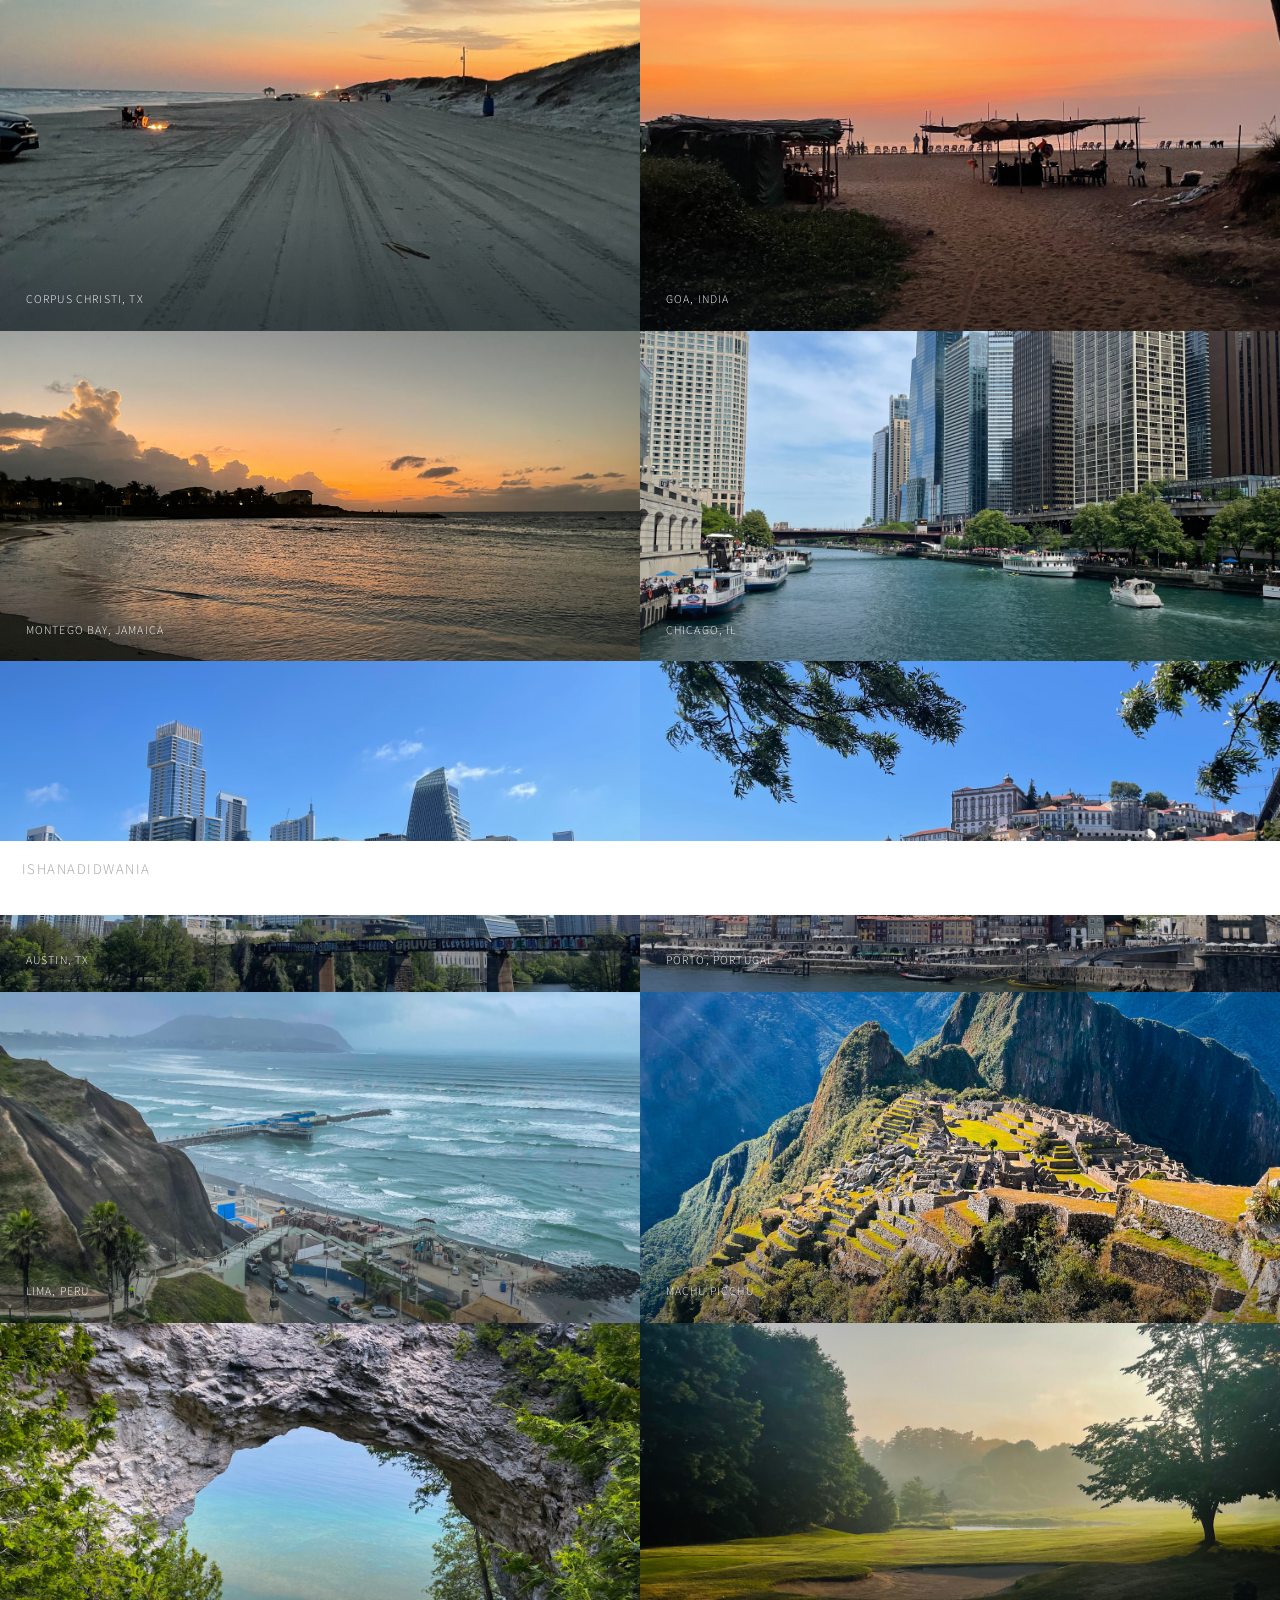
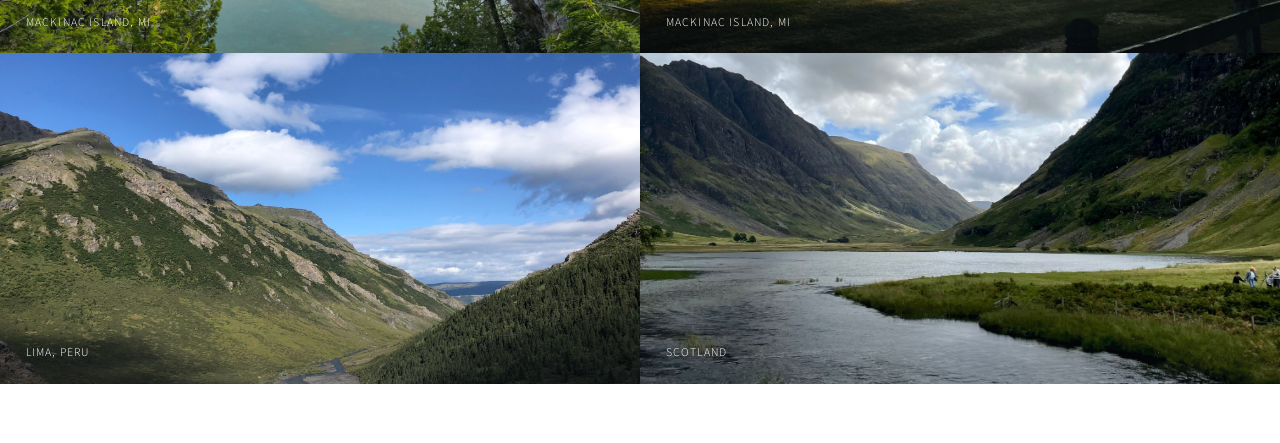
==== photos/index.html @ 062ec2f0 "Initial website upload" ====
<!DOCTYPE HTML>

<html>
	<head>
		<title>Photography</title>
		<meta charset="utf-8" />
		<meta name="viewport" content="width=device-width, initial-scale=1, user-scalable=no" />
		<link rel="stylesheet" href="assets/css/main.css" />
		<noscript><link rel="stylesheet" href="assets/css/noscript.css" /></noscript>
	</head>
	<body class="is-preload">

		<!-- Wrapper -->
			<div id="wrapper">

				<!-- Header -->
					<header id="header">
						<h1><a href="../index.html"><strong>Ishana</strong>Didwania</a></h1>
						<!--
						<nav>
							<ul>
								<li><a href="#footer" class="icon fa-info-circle">About</a></li>
							</ul>
						</nav>
						-->
					</header>

				<!-- Main -->
					<div id="main">
						<article class="thumb">
							<a href="images/fulls/CC.jpg" class="image"><img src="images/fulls/CC.jpg" alt="" /></a>
							<h2>Corpus Christi, TX</h2>
						</article>
						<article class="thumb">
							<a href="images/fulls/Goa.jpeg" class="image"><img src="images/fulls/Goa.jpeg" alt="" /></a>
							<h2>Goa, India</h2>
						</article>
						<article class="thumb">
							<a href="images/fulls/Jamaica.jpg" class="image"><img src="images/fulls/Jamaica.jpg" alt="" /></a>
							<h2>Montego Bay, Jamaica</h2>
						</article>
						<article class="thumb">
							<a href="images/fulls/Chicago.jpg" class="image"><img src="images/fulls/Chicago.jpg" alt="" /></a>
							<h2>Chicago, IL</h2>
						</article>
						<article class="thumb">
							<a href="images/fulls/Austin.jpg" class="image"><img src="images/fulls/Austin.jpg" alt="" /></a>
							<h2>Austin, TX</h2>
						</article>
						<article class="thumb">
							<a href="images/fulls/Porto2.jpg" class="image"><img src="images/fulls/Porto2.jpg" alt="" /></a>
							<h2>Porto, Portugal</h2>
						</article>
						<article class="thumb">
							<a href="images/fulls/Lima.jpg" class="image"><img src="images/fulls/Lima.jpg" alt="" /></a>
							<h2>Lima, Peru</h2>
						</article>
						<article class="thumb">
							<a href="images/fulls/MP.jpg" class="image"><img src="images/fulls/MP.jpg" alt="" /></a>
							<h2>Machu Picchu</h2>
						</article>
						<article class="thumb">
							<a href="images/fulls/Mackinac2.jpg" class="image"><img src="images/fulls/Mackinac2.jpg" alt="" /></a>
							<h2>Mackinac Island, MI</h2>
						</article>
						<article class="thumb">
							<a href="images/fulls/Mackinac.jpg" class="image"><img src="images/fulls/Mackinac.jpg" alt="" /></a>
							<h2>Mackinac Island, MI</h2>
						</article>
						<article class="thumb">
							<a href="images/fulls/Peru.jpg" class="image"><img src="images/fulls/Peru.jpg" alt="" /></a>
							<h2>Lima, Peru</h2>
						</article>
						<article class="thumb">
							<a href="images/fulls/Scotland2.jpg" class="image"><img src="images/fulls/Scotland2.jpg" alt="" /></a>
							<h2>Scotland</h2>
						</article>
					</div>

				<!-- Footer -->
				<!--
					<footer id="footer" class="panel">
						<div class="inner split">
							<div>
								<section>
									<h2>Magna feugiat sed adipiscing</h2>
									<p>Nulla consequat, ex ut suscipit rutrum, mi dolor tincidunt erat, et scelerisque turpis ipsum eget quis orci mattis aliquet. Maecenas fringilla et ante at lorem et ipsum. Dolor nulla eu bibendum sapien. Donec non pharetra dui. Nulla consequat, ex ut suscipit rutrum, mi dolor tincidunt erat, et scelerisque turpis ipsum.</p>
								</section>
								<section>
									<h2>Follow me on ...</h2>
									<ul class="icons">
										<li><a href="#" class="icon fa-twitter"><span class="label">Twitter</span></a></li>
										<li><a href="#" class="icon fa-facebook"><span class="label">Facebook</span></a></li>
										<li><a href="#" class="icon fa-instagram"><span class="label">Instagram</span></a></li>
										<li><a href="#" class="icon fa-github"><span class="label">GitHub</span></a></li>
										<li><a href="#" class="icon fa-dribbble"><span class="label">Dribbble</span></a></li>
										<li><a href="#" class="icon fa-linkedin"><span class="label">LinkedIn</span></a></li>
									</ul>
								</section>
							</div>
							<div>
								<section>
									<h2>Get in touch</h2>
									<form method="post" action="#">
										<div class="fields">
											<div class="field half">
												<input type="text" name="name" id="name" placeholder="Name" />
											</div>
											<div class="field half">
												<input type="text" name="email" id="email" placeholder="Email" />
											</div>
											<div class="field">
												<textarea name="message" id="message" rows="4" placeholder="Message"></textarea>
											</div>
										</div>
										<ul class="actions">
											<li><input type="submit" value="Send" class="primary" /></li>
											<li><input type="reset" value="Reset" /></li>
										</ul>
									</form>
								</section>
							</div>
						</div>
					</footer>
				-->

			</div>

		<!-- Scripts -->
			<script src="assets/js/jquery.min.js"></script>
			<script src="assets/js/jquery.poptrox.min.js"></script>
			<script src="assets/js/browser.min.js"></script>
			<script src="assets/js/breakpoints.min.js"></script>
			<script src="assets/js/util.js"></script>
			<script src="assets/js/main.js"></script>

	</body>
</html>
---- photos/assets/css/main.css ----
@import url(font-awesome.min.css);
@import url("https://fonts.googleapis.com/css?family=Source+Sans+Pro:300,300italic,400,400italic");

/*
	Multiverse by HTML5 UP
	html5up.net | @ajlkn
	Free for personal and commercial use under the CCA 3.0 license (html5up.net/license)
*/

@-moz-keyframes spinner {
	0% {
		-moz-transform: rotate(0deg);
		-webkit-transform: rotate(0deg);
		-ms-transform: rotate(0deg);
		transform: rotate(0deg);
	}

	100% {
		-moz-transform: rotate(359deg);
		-webkit-transform: rotate(359deg);
		-ms-transform: rotate(359deg);
		transform: rotate(359deg);
	}
}

@-webkit-keyframes spinner {
	0% {
		-moz-transform: rotate(0deg);
		-webkit-transform: rotate(0deg);
		-ms-transform: rotate(0deg);
		transform: rotate(0deg);
	}

	100% {
		-moz-transform: rotate(359deg);
		-webkit-transform: rotate(359deg);
		-ms-transform: rotate(359deg);
		transform: rotate(359deg);
	}
}

@-ms-keyframes spinner {
	0% {
		-moz-transform: rotate(0deg);
		-webkit-transform: rotate(0deg);
		-ms-transform: rotate(0deg);
		transform: rotate(0deg);
	}

	100% {
		-moz-transform: rotate(359deg);
		-webkit-transform: rotate(359deg);
		-ms-transform: rotate(359deg);
		transform: rotate(359deg);
	}
}

@keyframes spinner {
	0% {
		-moz-transform: rotate(0deg);
		-webkit-transform: rotate(0deg);
		-ms-transform: rotate(0deg);
		transform: rotate(0deg);
	}

	100% {
		-moz-transform: rotate(359deg);
		-webkit-transform: rotate(359deg);
		-ms-transform: rotate(359deg);
		transform: rotate(359deg);
	}
}

html, body, div, span, applet, object,
iframe, h1, h2, h3, h4, h5, h6, p, blockquote,
pre, a, abbr, acronym, address, big, cite,
code, del, dfn, em, img, ins, kbd, q, s, samp,
small, strike, strong, sub, sup, tt, var, b,
u, i, center, dl, dt, dd, ol, ul, li, fieldset,
form, label, legend, table, caption, tbody,
tfoot, thead, tr, th, td, article, aside,
canvas, details, embed, figure, figcaption,
footer, header, hgroup, menu, nav, output, ruby,
section, summary, time, mark, audio, video {
	margin: 0;
	padding: 0;
	border: 0;
	font-size: 100%;
	font: inherit;
	vertical-align: baseline;}

article, aside, details, figcaption, figure,
footer, header, hgroup, menu, nav, section {
	display: block;}

body {
	line-height: 1;
}

ol, ul {
	list-style: none;
}

blockquote, q {
	quotes: none;
}

	blockquote:before, blockquote:after, q:before, q:after {
		content: '';
		content: none;
	}

table {
	border-collapse: collapse;
	border-spacing: 0;
}

body {
	-webkit-text-size-adjust: none;
}

mark {
	background-color: transparent;
	color: inherit;
}

input::-moz-focus-inner {
	border: 0;
	padding: 0;
}

input, select, textarea {
	-moz-appearance: none;
	-webkit-appearance: none;
	-ms-appearance: none;
	appearance: none;
}

/* Basic */

	@-ms-viewport {
		width: device-width;
	}

	body {
		-ms-overflow-style: scrollbar;
	}

	@media screen and (max-width: 480px) {

		html, body {
			min-width: 320px;
		}

	}

	html {
		box-sizing: border-box;
	}

	*, *:before, *:after {
		box-sizing: inherit;
	}

	body {
		background: white;
	}

		body.is-preload *, body.is-preload *:before, body.is-preload *:after {
			-moz-animation: none !important;
			-webkit-animation: none !important;
			-ms-animation: none !important;
			animation: none !important;
			-moz-transition: none !important;
			-webkit-transition: none !important;
			-ms-transition: none !important;
			transition: none !important;
		}

		body.is-resizing *, body.is-resizing *:before, body.is-resizing *:after {
			-moz-animation: none !important;
			-webkit-animation: none !important;
			-ms-animation: none !important;
			animation: none !important;
			-moz-transition: none !important;
			-webkit-transition: none !important;
			-ms-transition: none !important;
			transition: none !important;
		}

/* Type */

	body, input, select, textarea {
		color: #a0a0a1;
		font-family: "Source Sans Pro", Helvetica, sans-serif;
		font-size: 15pt;
		font-weight: 300;
		letter-spacing: 0.025em;
		line-height: 1.65;
	}

		@media screen and (max-width: 1680px) {

			body, input, select, textarea {
				font-size: 11pt;
			}

		}

	a {
		-moz-transition: color 0.2s ease-in-out, border-bottom-color 0.2s ease-in-out;
		-webkit-transition: color 0.2s ease-in-out, border-bottom-color 0.2s ease-in-out;
		-ms-transition: color 0.2s ease-in-out, border-bottom-color 0.2s ease-in-out;
		transition: color 0.2s ease-in-out, border-bottom-color 0.2s ease-in-out;
		border-bottom: dotted 1px;
		color: #34a58e;
		text-decoration: none;
	}

		a:hover {
			border-bottom-color: transparent;
			color: #34a58e !important;
		}

	strong, b {
		color: #a0a0a1;
		font-weight: 300;
	}

	em, i {
		font-style: italic;
	}

	p {
		margin: 0 0 2em 0;
	}

	h1, h2, h3, h4, h5, h6 {
		color: #ffffff;
		font-weight: 300;
		letter-spacing: 0.1em;
		line-height: 1.5;
		margin: 0 0 1em 0;
		text-transform: uppercase;
	}

		h1 a, h2 a, h3 a, h4 a, h5 a, h6 a {
			color: inherit;
			text-decoration: none;
		}

	h1 {
		font-size: 2em;
	}

	h2 {
		font-size: 1.25em;
	}

	h3 {
		font-size: 1.1em;
	}

	h4 {
		font-size: 1em;
	}

	h5 {
		font-size: 0.9em;
	}

	h6 {
		font-size: 0.7em;
	}

	@media screen and (max-width: 736px) {

		h2 {
			font-size: 1em;
		}

		h3 {
			font-size: 0.9em;
		}

		h4 {
			font-size: 0.8em;
		}

		h5 {
			font-size: 0.7em;
		}

		h6 {
			font-size: 0.7em;
		}

	}

	sub {
		font-size: 0.8em;
		position: relative;
		top: 0.5em;
	}

	sup {
		font-size: 0.8em;
		position: relative;
		top: -0.5em;
	}

	blockquote {
		border-left: 4px #36383c;
		font-style: italic;
		margin: 0 0 2em 0;
		padding: 0.5em 0 0.5em 2em;
	}

	code {
		background: #34363b;
		border: solid 1px #36383c;
		font-family: "Courier New", monospace;
		font-size: 0.9em;
		margin: 0 0.25em;
		padding: 0.25em 0.65em;
	}

	pre {
		-webkit-overflow-scrolling: touch;
		font-family: "Courier New", monospace;
		font-size: 0.9em;
		margin: 0 0 2em 0;
	}

		pre code {
			display: block;
			line-height: 1.75;
			padding: 1em 1.5em;
			overflow-x: auto;
		}

	hr {
		border: 0;
		border-bottom: solid 1px #36383c;
		margin: 2em 0;
	}

		hr.major {
			margin: 3em 0;
		}

	.align-left {
		text-align: left;
	}

	.align-center {
		text-align: center;
	}

	.align-right {
		text-align: right;
	}

/* Button */

	input[type="submit"],
	input[type="reset"],
	input[type="button"],
	button,
	.button {
		-moz-appearance: none;
		-webkit-appearance: none;
		-ms-appearance: none;
		appearance: none;
		-moz-transition: background-color 0.2s ease-in-out, box-shadow 0.2s ease-in-out, color 0.2s ease-in-out;
		-webkit-transition: background-color 0.2s ease-in-out, box-shadow 0.2s ease-in-out, color 0.2s ease-in-out;
		-ms-transition: background-color 0.2s ease-in-out, box-shadow 0.2s ease-in-out, color 0.2s ease-in-out;
		transition: background-color 0.2s ease-in-out, box-shadow 0.2s ease-in-out, color 0.2s ease-in-out;
		background-color: transparent;
		border: 0;
		border-radius: 0;
		box-shadow: inset 0 0 0 2px #36383c;
		color: #ffffff !important;
		cursor: pointer;
		display: inline-block;
		font-size: 0.9em;
		font-weight: 300;
		height: 3.0555555556em;
		letter-spacing: 0.1em;
		line-height: 3.0555555556em;
		padding: 0 2.5em;
		text-align: center;
		text-decoration: none;
		text-transform: uppercase;
		white-space: nowrap;
	}

		input[type="submit"]:hover,
		input[type="reset"]:hover,
		input[type="button"]:hover,
		button:hover,
		.button:hover {
			box-shadow: inset 0 0 0 2px #34a58e;
			color: #34a58e !important;
		}

			input[type="submit"]:hover:active,
			input[type="reset"]:hover:active,
			input[type="button"]:hover:active,
			button:hover:active,
			.button:hover:active {
				background-color: rgba(52, 165, 142, 0.15);
				color: #34a58e !important;
			}

		input[type="submit"].icon,
		input[type="reset"].icon,
		input[type="button"].icon,
		button.icon,
		.button.icon {
			padding-left: 1.35em;
		}

			input[type="submit"].icon:before,
			input[type="reset"].icon:before,
			input[type="button"].icon:before,
			button.icon:before,
			.button.icon:before {
				margin-right: 0.5em;
			}

		input[type="submit"].fit,
		input[type="reset"].fit,
		input[type="button"].fit,
		button.fit,
		.button.fit {
			width: 100%;
		}

		input[type="submit"].small,
		input[type="reset"].small,
		input[type="button"].small,
		button.small,
		.button.small {
			font-size: 0.8em;
		}

		input[type="submit"].large,
		input[type="reset"].large,
		input[type="button"].large,
		button.large,
		.button.large {
			font-size: 1.35em;
		}

		input[type="submit"].primary,
		input[type="reset"].primary,
		input[type="button"].primary,
		button.primary,
		.button.primary {
			background-color: #34a58e;
			box-shadow: none;
		}

			input[type="submit"].primary:hover,
			input[type="reset"].primary:hover,
			input[type="button"].primary:hover,
			button.primary:hover,
			.button.primary:hover {
				background-color: #47c5ab;
				color: #ffffff !important;
			}

				input[type="submit"].primary:hover:active,
				input[type="reset"].primary:hover:active,
				input[type="button"].primary:hover:active,
				button.primary:hover:active,
				.button.primary:hover:active {
					background-color: #287e6d;
				}

		input[type="submit"].disabled, input[type="submit"]:disabled,
		input[type="reset"].disabled,
		input[type="reset"]:disabled,
		input[type="button"].disabled,
		input[type="button"]:disabled,
		button.disabled,
		button:disabled,
		.button.disabled,
		.button:disabled {
			pointer-events: none;
			opacity: 0.35;
		}

/* Form */

	form {
		margin: 0 0 2em 0;
	}

		form > :last-child {
			margin-bottom: 0;
		}

		form > .fields {
			display: -moz-flex;
			display: -webkit-flex;
			display: -ms-flex;
			display: flex;
			-moz-flex-wrap: wrap;
			-webkit-flex-wrap: wrap;
			-ms-flex-wrap: wrap;
			flex-wrap: wrap;
			width: calc(100% + 3em);
			margin: -1.5em 0 2em -1.5em;
		}

			form > .fields > .field {
				-moz-flex-grow: 0;
				-webkit-flex-grow: 0;
				-ms-flex-grow: 0;
				flex-grow: 0;
				-moz-flex-shrink: 0;
				-webkit-flex-shrink: 0;
				-ms-flex-shrink: 0;
				flex-shrink: 0;
				padding: 1.5em 0 0 1.5em;
				width: calc(100% - 1.5em);
			}

				form > .fields > .field.half {
					width: calc(50% - 0.75em);
				}

				form > .fields > .field.third {
					width: calc(100%/3 - 0.5em);
				}

				form > .fields > .field.quarter {
					width: calc(25% - 0.375em);
				}

		@media screen and (max-width: 736px) {

			form > .fields {
				width: calc(100% + 3em);
				margin: -1.5em 0 2em -1.5em;
			}

				form > .fields > .field {
					padding: 1.5em 0 0 1.5em;
					width: calc(100% - 1.5em);
				}

					form > .fields > .field.half {
						width: calc(100% - 1.5em);
					}

					form > .fields > .field.third {
						width: calc(100% - 1.5em);
					}

					form > .fields > .field.quarter {
						width: calc(100% - 1.5em);
					}

		}

	label {
		color: #ffffff;
		display: block;
		font-size: 0.9em;
		font-weight: 300;
		margin: 0 0 1em 0;
	}

	input[type="text"],
	input[type="password"],
	input[type="email"],
	input[type="tel"],
	input[type="search"],
	input[type="url"],
	select,
	textarea {
		-moz-appearance: none;
		-webkit-appearance: none;
		-ms-appearance: none;
		appearance: none;
		background: #34363b;
		border: 0;
		border-radius: 0;
		color: #a0a0a1;
		display: block;
		outline: 0;
		padding: 0 1em;
		text-decoration: none;
		width: 100%;
	}

		input[type="text"]:invalid,
		input[type="password"]:invalid,
		input[type="email"]:invalid,
		input[type="tel"]:invalid,
		input[type="search"]:invalid,
		input[type="url"]:invalid,
		select:invalid,
		textarea:invalid {
			box-shadow: none;
		}

		input[type="text"]:focus,
		input[type="password"]:focus,
		input[type="email"]:focus,
		input[type="tel"]:focus,
		input[type="search"]:focus,
		input[type="url"]:focus,
		select:focus,
		textarea:focus {
			box-shadow: inset 0 0 0 2px #34a58e;
		}

	select {
		background-image: url("data:image/svg+xml;charset=utf8,%3Csvg xmlns='http://www.w3.org/2000/svg' width='40' height='40' preserveAspectRatio='none' viewBox='0 0 40 40'%3E%3Cpath d='M9.4,12.3l10.4,10.4l10.4-10.4c0.2-0.2,0.5-0.4,0.9-0.4c0.3,0,0.6,0.1,0.9,0.4l3.3,3.3c0.2,0.2,0.4,0.5,0.4,0.9 c0,0.4-0.1,0.6-0.4,0.9L20.7,31.9c-0.2,0.2-0.5,0.4-0.9,0.4c-0.3,0-0.6-0.1-0.9-0.4L4.3,17.3c-0.2-0.2-0.4-0.5-0.4-0.9 c0-0.4,0.1-0.6,0.4-0.9l3.3-3.3c0.2-0.2,0.5-0.4,0.9-0.4S9.1,12.1,9.4,12.3z' fill='%2336383c' /%3E%3C/svg%3E");
		background-size: 1.25rem;
		background-repeat: no-repeat;
		background-position: calc(100% - 1rem) center;
		height: 2.75em;
		padding-right: 2.75em;
		text-overflow: ellipsis;
	}

		select option {
			color: #ffffff;
			background: #242629;
		}

		select:focus::-ms-value {
			background-color: transparent;
		}

		select::-ms-expand {
			display: none;
		}

	input[type="text"],
	input[type="password"],
	input[type="email"],
	input[type="tel"],
	input[type="search"],
	input[type="url"],
	select {
		height: 2.75em;
	}

	textarea {
		padding: 0.75em 1em;
	}

	input[type="checkbox"],
	input[type="radio"] {
		-moz-appearance: none;
		-webkit-appearance: none;
		-ms-appearance: none;
		appearance: none;
		display: block;
		float: left;
		margin-right: -2em;
		opacity: 0;
		width: 1em;
		z-index: -1;
	}

		input[type="checkbox"] + label,
		input[type="radio"] + label {
			text-decoration: none;
			color: #a0a0a1;
			cursor: pointer;
			display: inline-block;
			font-size: 1em;
			font-weight: 300;
			padding-left: 2.4em;
			padding-right: 0.75em;
			position: relative;
		}

			input[type="checkbox"] + label:before,
			input[type="radio"] + label:before {
				-moz-osx-font-smoothing: grayscale;
				-webkit-font-smoothing: antialiased;
				font-family: FontAwesome;
				font-style: normal;
				font-weight: normal;
				text-transform: none !important;
			}

			input[type="checkbox"] + label:before,
			input[type="radio"] + label:before {
				background: #34363b;
				content: '';
				display: inline-block;
				height: 1.65em;
				left: 0;
				line-height: 1.58125em;
				position: absolute;
				text-align: center;
				top: 0;
				width: 1.65em;
			}

		input[type="checkbox"]:checked + label:before,
		input[type="radio"]:checked + label:before {
			background: #34a58e;
			border-color: #34a58e;
			color: #ffffff;
			content: '\f00c';
		}

		input[type="checkbox"]:focus + label:before,
		input[type="radio"]:focus + label:before {
			box-shadow: 0 0 0 2px #34a58e;
		}

	input[type="radio"] + label:before {
		border-radius: 100%;
	}

	::-webkit-input-placeholder {
		color: #707071 !important;
		opacity: 1.0;
	}

	:-moz-placeholder {
		color: #707071 !important;
		opacity: 1.0;
	}

	::-moz-placeholder {
		color: #707071 !important;
		opacity: 1.0;
	}

	:-ms-input-placeholder {
		color: #707071 !important;
		opacity: 1.0;
	}

/* Icon */

	.icon {
		text-decoration: none;
		border-bottom: none;
		position: relative;
	}

		.icon:before {
			-moz-osx-font-smoothing: grayscale;
			-webkit-font-smoothing: antialiased;
			font-family: FontAwesome;
			font-style: normal;
			font-weight: normal;
			text-transform: none !important;
		}

		.icon > .label {
			display: none;
		}

/* List */

	ol {
		list-style: decimal;
		margin: 0 0 2em 0;
		padding-left: 1.25em;
	}

		ol li {
			padding-left: 0.25em;
		}

	ul {
		list-style: disc;
		margin: 0 0 2em 0;
		padding-left: 1em;
	}

		ul li {
			padding-left: 0.5em;
		}

		ul.alt {
			list-style: none;
			padding-left: 0;
		}

			ul.alt li {
				border-top: solid 1px #36383c;
				padding: 0.5em 0;
			}

				ul.alt li:first-child {
					border-top: 0;
					padding-top: 0;
				}

	dl {
		margin: 0 0 2em 0;
	}

		dl dt {
			display: block;
			font-weight: 300;
			margin: 0 0 1em 0;
		}

		dl dd {
			margin-left: 2em;
		}

/* Actions */

	ul.actions {
		display: -moz-flex;
		display: -webkit-flex;
		display: -ms-flex;
		display: flex;
		cursor: default;
		list-style: none;
		margin-left: -1em;
		padding-left: 0;
	}

		ul.actions li {
			padding: 0 0 0 1em;
			vertical-align: middle;
		}

		ul.actions.special {
			-moz-justify-content: center;
			-webkit-justify-content: center;
			-ms-justify-content: center;
			justify-content: center;
			width: 100%;
			margin-left: 0;
		}

			ul.actions.special li:first-child {
				padding-left: 0;
			}

		ul.actions.stacked {
			-moz-flex-direction: column;
			-webkit-flex-direction: column;
			-ms-flex-direction: column;
			flex-direction: column;
			margin-left: 0;
		}

			ul.actions.stacked li {
				padding: 1.3em 0 0 0;
			}

				ul.actions.stacked li:first-child {
					padding-top: 0;
				}

		ul.actions.fit {
			width: calc(100% + 1em);
		}

			ul.actions.fit li {
				-moz-flex-grow: 1;
				-webkit-flex-grow: 1;
				-ms-flex-grow: 1;
				flex-grow: 1;
				-moz-flex-shrink: 1;
				-webkit-flex-shrink: 1;
				-ms-flex-shrink: 1;
				flex-shrink: 1;
				width: 100%;
			}

				ul.actions.fit li > * {
					width: 100%;
				}

			ul.actions.fit.stacked {
				width: 100%;
			}

		@media screen and (max-width: 480px) {

			ul.actions:not(.fixed) {
				-moz-flex-direction: column;
				-webkit-flex-direction: column;
				-ms-flex-direction: column;
				flex-direction: column;
				margin-left: 0;
				width: 100% !important;
			}

				ul.actions:not(.fixed) li {
					-moz-flex-grow: 1;
					-webkit-flex-grow: 1;
					-ms-flex-grow: 1;
					flex-grow: 1;
					-moz-flex-shrink: 1;
					-webkit-flex-shrink: 1;
					-ms-flex-shrink: 1;
					flex-shrink: 1;
					padding: 1em 0 0 0;
					text-align: center;
					width: 100%;
				}

					ul.actions:not(.fixed) li > * {
						width: 100%;
					}

					ul.actions:not(.fixed) li:first-child {
						padding-top: 0;
					}

					ul.actions:not(.fixed) li input[type="submit"],
					ul.actions:not(.fixed) li input[type="reset"],
					ul.actions:not(.fixed) li input[type="button"],
					ul.actions:not(.fixed) li button,
					ul.actions:not(.fixed) li .button {
						width: 100%;
					}

						ul.actions:not(.fixed) li input[type="submit"].icon:before,
						ul.actions:not(.fixed) li input[type="reset"].icon:before,
						ul.actions:not(.fixed) li input[type="button"].icon:before,
						ul.actions:not(.fixed) li button.icon:before,
						ul.actions:not(.fixed) li .button.icon:before {
							margin-left: -0.5rem;
						}

		}

/* Icons */

	ul.icons {
		cursor: default;
		list-style: none;
		padding-left: 0;
	}

		ul.icons li {
			display: inline-block;
			padding: 0 1em 0 0;
		}

			ul.icons li:last-child {
				padding-right: 0;
			}

			ul.icons li .icon {
				color: #505051;
			}

				ul.icons li .icon:before {
					font-size: 1.5em;
				}

/* Table */

	.table-wrapper {
		-webkit-overflow-scrolling: touch;
		overflow-x: auto;
	}

	table {
		margin: 0 0 2em 0;
		width: 100%;
	}

		table tbody tr {
			border: solid 1px #36383c;
			border-left: 0;
			border-right: 0;
		}

			table tbody tr:nth-child(2n + 1) {
				background-color: #34363b;
			}

		table td {
			padding: 0.75em 0.75em;
		}

		table th {
			color: #ffffff;
			font-size: 0.9em;
			font-weight: 300;
			padding: 0 0.75em 0.75em 0.75em;
			text-align: left;
		}

		table thead {
			border-bottom: solid 2px #36383c;
		}

		table tfoot {
			border-top: solid 2px #36383c;
		}

		table.alt {
			border-collapse: separate;
		}

			table.alt tbody tr td {
				border: solid 1px #36383c;
				border-left-width: 0;
				border-top-width: 0;
			}

				table.alt tbody tr td:first-child {
					border-left-width: 1px;
				}

			table.alt tbody tr:first-child td {
				border-top-width: 1px;
			}

			table.alt thead {
				border-bottom: 0;
			}

			table.alt tfoot {
				border-top: 0;
			}

/* Panel */

	.panel {
		padding: 4em 4em 2em 4em ;
		-moz-transform: translateY(100vh);
		-webkit-transform: translateY(100vh);
		-ms-transform: translateY(100vh);
		transform: translateY(100vh);
		-moz-transition: -moz-transform 0.5s ease;
		-webkit-transition: -webkit-transform 0.5s ease;
		-ms-transition: -ms-transform 0.5s ease;
		transition: transform 0.5s ease;
		-webkit-overflow-scrolling: touch;
		background: rgba(36, 38, 41, 0.975);
		bottom: 4em;
		left: 0;
		max-height: calc(80vh - 4em);
		overflow-y: auto;
		position: fixed;
		width: 100%;
		z-index: 10001;
	}

		.panel.active {
			-moz-transform: translateY(1px);
			-webkit-transform: translateY(1px);
			-ms-transform: translateY(1px);
			transform: translateY(1px);
		}

		.panel > .inner {
			margin: 0 auto;
			max-width: 100%;
			width: 75em;
		}

			.panel > .inner.split {
				display: -moz-flex;
				display: -webkit-flex;
				display: -ms-flex;
				display: flex;
			}

				.panel > .inner.split > div {
					margin-left: 4em;
					width: 50%;
				}

				.panel > .inner.split > :first-child {
					margin-left: 0;
				}

		.panel > .closer {
			-moz-transition: opacity 0.2s ease-in-out;
			-webkit-transition: opacity 0.2s ease-in-out;
			-ms-transition: opacity 0.2s ease-in-out;
			transition: opacity 0.2s ease-in-out;
			background-image: url("images/close.svg");
			background-position: center;
			background-repeat: no-repeat;
			background-size: 3em;
			cursor: pointer;
			height: 5em;
			opacity: 0.25;
			position: absolute;
			right: 0;
			top: 0;
			width: 5em;
			z-index: 2;
		}

			.panel > .closer:hover {
				opacity: 1.0;
			}

		@media screen and (max-width: 1280px) {

			.panel {
				padding: 3em 3em 1em 3em ;
			}

				.panel > .inner.split > div {
					margin-left: 3em;
				}

				.panel > .closer {
					background-size: 2.5em;
					background-position: 75% 25%;
				}

		}

		@media screen and (max-width: 980px) {

			.panel > .inner.split {
				-moz-flex-direction: column;
				-webkit-flex-direction: column;
				-ms-flex-direction: column;
				flex-direction: column;
			}

				.panel > .inner.split > div {
					margin-left: 0;
					width: 100%;
				}

		}

		@media screen and (max-width: 736px) {

			.panel {
				-moz-transform: translateY(-100vh);
				-webkit-transform: translateY(-100vh);
				-ms-transform: translateY(-100vh);
				transform: translateY(-100vh);
				padding: 4em 2em 2em 2em ;
				bottom: auto;
				top: calc(4em - 1px);
			}

				.panel.active {
					-moz-transform: translateY(0);
					-webkit-transform: translateY(0);
					-ms-transform: translateY(0);
					transform: translateY(0);
				}

		}

/* Poptrox Popup */

	.poptrox-overlay {
		-webkit-tap-highlight-color: rgba(255, 255, 255, 0);
	}

	.poptrox-popup {
		background: rgba(31, 34, 36, 0.925);
		box-shadow: 0 1em 3em 0.5em rgba(0, 0, 0, 0.25);
		cursor: default;
	}

		.poptrox-popup:before {
			-moz-transition: opacity 0.2s ease-in-out;
			-webkit-transition: opacity 0.2s ease-in-out;
			-ms-transition: opacity 0.2s ease-in-out;
			transition: opacity 0.2s ease-in-out;
			background-image: -moz-linear-gradient(to left, rgba(31,34,36,0.35), rgba(31,34,36,0) 10em, rgba(31,34,36,0)), -moz-linear-gradient(to right, rgba(31,34,36,0.35), rgba(31,34,36,0) 10em, rgba(31,34,36,0));
			background-image: -webkit-linear-gradient(to left, rgba(31,34,36,0.35), rgba(31,34,36,0) 10em, rgba(31,34,36,0)), -webkit-linear-gradient(to right, rgba(31,34,36,0.35), rgba(31,34,36,0) 10em, rgba(31,34,36,0));
			background-image: -ms-linear-gradient(to left, rgba(31,34,36,0.35), rgba(31,34,36,0) 10em, rgba(31,34,36,0)), -ms-linear-gradient(to right, rgba(31,34,36,0.35), rgba(31,34,36,0) 10em, rgba(31,34,36,0));
			background-image: linear-gradient(to left, rgba(31,34,36,0.35), rgba(31,34,36,0) 10em, rgba(31,34,36,0)), linear-gradient(to right, rgba(31,34,36,0.35), rgba(31,34,36,0) 10em, rgba(31,34,36,0));
			content: '';
			display: block;
			height: 100%;
			left: 0;
			position: absolute;
			top: 0;
			width: 100%;
			z-index: 1;
			opacity: 1;
		}

		.poptrox-popup .closer {
			-moz-transition: opacity 0.2s ease-in-out;
			-webkit-transition: opacity 0.2s ease-in-out;
			-ms-transition: opacity 0.2s ease-in-out;
			transition: opacity 0.2s ease-in-out;
			background-image: url("images/close.svg");
			background-position: center;
			background-repeat: no-repeat;
			background-size: 3em;
			height: 5em;
			opacity: 0;
			position: absolute;
			right: 0;
			top: 0;
			width: 5em;
			z-index: 2;
		}

		.poptrox-popup .nav-previous,
		.poptrox-popup .nav-next {
			-moz-transition: opacity 0.2s ease-in-out;
			-webkit-transition: opacity 0.2s ease-in-out;
			-ms-transition: opacity 0.2s ease-in-out;
			transition: opacity 0.2s ease-in-out;
			background-image: url("images/arrow.svg");
			background-position: center;
			background-repeat: no-repeat;
			background-size: 5em;
			cursor: pointer;
			height: 8em;
			margin-top: -4em;
			opacity: 0;
			position: absolute;
			top: 50%;
			width: 6em;
			z-index: 2;
		}

		.poptrox-popup .nav-previous {
			-moz-transform: scaleX(-1);
			-webkit-transform: scaleX(-1);
			-ms-transform: scaleX(-1);
			transform: scaleX(-1);
			left: 0;
		}

		.poptrox-popup .nav-next {
			right: 0;
		}

		.poptrox-popup .caption {
			padding: 2em 2em 0.1em 2em ;
			background-image: -moz-linear-gradient(to top, rgba(16,16,16,0.45) 25%, rgba(16,16,16,0) 100%);
			background-image: -webkit-linear-gradient(to top, rgba(16,16,16,0.45) 25%, rgba(16,16,16,0) 100%);
			background-image: -ms-linear-gradient(to top, rgba(16,16,16,0.45) 25%, rgba(16,16,16,0) 100%);
			background-image: linear-gradient(to top, rgba(16,16,16,0.45) 25%, rgba(16,16,16,0) 100%);
			bottom: 0;
			cursor: default;
			left: 0;
			position: absolute;
			text-align: left;
			width: 100%;
			z-index: 2;
		}

			.poptrox-popup .caption h2, .poptrox-popup .caption h3, .poptrox-popup .caption h4, .poptrox-popup .caption h5, .poptrox-popup .caption h6 {
				margin: 0 0 0.5em 0;
			}

			.poptrox-popup .caption p {
				color: #ffffff;
			}

		.poptrox-popup .loader {
			-moz-animation: spinner 1s infinite linear !important;
			-webkit-animation: spinner 1s infinite linear !important;
			-ms-animation: spinner 1s infinite linear !important;
			animation: spinner 1s infinite linear !important;
			background-image: url("images/spinner.svg");
			background-position: center;
			background-repeat: no-repeat;
			background-size: contain;
			display: block;
			font-size: 2em;
			height: 2em;
			left: 50%;
			line-height: 2em;
			margin: -1em 0 0 -1em;
			opacity: 0.25;
			position: absolute;
			text-align: center;
			top: 50%;
			width: 2em;
		}

		.poptrox-popup:hover .closer,
		.poptrox-popup:hover .nav-previous,
		.poptrox-popup:hover .nav-next {
			opacity: 0.5;
		}

			.poptrox-popup:hover .closer:hover,
			.poptrox-popup:hover .nav-previous:hover,
			.poptrox-popup:hover .nav-next:hover {
				opacity: 1.0;
			}

		.poptrox-popup.loading:before {
			opacity: 0;
		}

		body.touch .poptrox-popup .closer,
		body.touch .poptrox-popup .nav-previous,
		body.touch .poptrox-popup .nav-next {
			opacity: 1.0 !important;
		}

		@media screen and (max-width: 980px) {

			.poptrox-popup .closer {
				background-size: 3em;
			}

			.poptrox-popup .nav-previous,
			.poptrox-popup .nav-next {
				background-size: 4em;
			}

		}

		@media screen and (max-width: 736px) {

			.poptrox-popup:before {
				display: none;
			}

			.poptrox-popup .caption {
				display: none !important;
			}

			.poptrox-popup .closer,
			.poptrox-popup .nav-previous,
			.poptrox-popup .nav-next {
				display: none !important;
			}

		}

/* Wrapper */

	#wrapper {
		-moz-transition: -moz-filter 0.5s ease, -webkit-filter 0.5s ease, -ms-filter 0.5s ease, -moz-filter 0.5s ease;
		-webkit-transition: -moz-filter 0.5s ease, -webkit-filter 0.5s ease, -ms-filter 0.5s ease, -webkit-filter 0.5s ease;
		-ms-transition: -moz-filter 0.5s ease, -webkit-filter 0.5s ease, -ms-filter 0.5s ease, -ms-filter 0.5s ease;
		transition: -moz-filter 0.5s ease, -webkit-filter 0.5s ease, -ms-filter 0.5s ease, filter 0.5s ease;
		position: relative;
	}

		#wrapper:after {
			pointer-events: none;
			-moz-transition: opacity 0.5s ease, visibility 0.5s;
			-webkit-transition: opacity 0.5s ease, visibility 0.5s;
			-ms-transition: opacity 0.5s ease, visibility 0.5s;
			transition: opacity 0.5s ease, visibility 0.5s;
			background: rgba(36, 38, 41, 0.5);
			content: '';
			display: block;
			height: 100%;
			left: 0;
			opacity: 0;
			position: absolute;
			top: 0;
			visibility: hidden;
			width: 100%;
			z-index: 1;
		}

			body.ie #wrapper:after {
				background: rgba(36, 38, 41, 0.8);
			}

		body.modal-active #wrapper {
			-moz-filter: blur(8px);
			-webkit-filter: blur(8px);
			-ms-filter: blur(8px);
			filter: blur(8px);
		}

			body.modal-active #wrapper:after {
				pointer-events: auto;
				opacity: 1;
				visibility: visible;
				z-index: 10003;
			}

		#wrapper:before {
			-moz-animation: spinner 1s infinite linear !important;
			-webkit-animation: spinner 1s infinite linear !important;
			-ms-animation: spinner 1s infinite linear !important;
			animation: spinner 1s infinite linear !important;
			pointer-events: none;
			-moz-transition: top 0.75s ease-in-out, opacity 0.35s ease-out, visibility 0.35s;
			-webkit-transition: top 0.75s ease-in-out, opacity 0.35s ease-out, visibility 0.35s;
			-ms-transition: top 0.75s ease-in-out, opacity 0.35s ease-out, visibility 0.35s;
			transition: top 0.75s ease-in-out, opacity 0.35s ease-out, visibility 0.35s;
			background-image: url("images/spinner.svg");
			background-position: center;
			background-repeat: no-repeat;
			background-size: contain;
			content: '';
			display: block;
			font-size: 2em;
			height: 2em;
			left: 50%;
			line-height: 2em;
			margin: -1em 0 0 -1em;
			opacity: 0;
			position: fixed;
			text-align: center;
			top: 75%;
			visibility: hidden;
			width: 2em;
		}

		body.is-preload #wrapper:before {
			-moz-transition: opacity 1s ease-out !important;
			-webkit-transition: opacity 1s ease-out !important;
			-ms-transition: opacity 1s ease-out !important;
			transition: opacity 1s ease-out !important;
			-moz-transition-delay: 0.5s !important;
			-webkit-transition-delay: 0.5s !important;
			-ms-transition-delay: 0.5s !important;
			transition-delay: 0.5s !important;
			opacity: 0.25;
			top: 50%;
			visibility: visible;
		}

/* Header */

	body {
		padding: 0 0 4em 0;
	}

	#header {
		-moz-transform: translateY(0);
		-webkit-transform: translateY(0);
		-ms-transform: translateY(0);
		transform: translateY(0);
		-moz-transition: -moz-transform 1s ease;
		-webkit-transition: -webkit-transform 1s ease;
		-ms-transition: -ms-transform 1s ease;
		transition: transform 1s ease;
		-moz-user-select: none;
		-ms-user-select: none;
		-webkit-user-select: none;
		background: white;
		bottom: -1em;
		height: 5em;
		left: 0;
		line-height: 4em;
		padding: 0 1.5em;
		position: fixed;
		user-select: none;
		width: 100%;
		z-index: 10002;
	}

		body.is-preload #header {
			-moz-transform: translateY(4em);
			-webkit-transform: translateY(4em);
			-ms-transform: translateY(4em);
			transform: translateY(4em);
		}

		#header h1 {
			color: #a0a0a1;
			display: inline-block;
			font-size: 1em;
			line-height: 1;
			margin: 0;
			vertical-align: middle;
		}

			#header h1 a {
				border: 0;
				color: inherit;
			}

				#header h1 a:hover {
					color: inherit !important;
				}

		#header nav {
			position: absolute;
			right: 0;
			top: 0;
		}

			#header nav > ul {
				list-style: none;
				margin: 0;
				padding: 0;
			}

				#header nav > ul > li {
					display: inline-block;
					padding: 0;
				}

					#header nav > ul > li a {
						-moz-transition: background-color 0.5s ease;
						-webkit-transition: background-color 0.5s ease;
						-ms-transition: background-color 0.5s ease;
						transition: background-color 0.5s ease;
						border: 0;
						color: #ffffff;
						display: inline-block;
						letter-spacing: 0.1em;
						padding: 0 1.65em;
						text-transform: uppercase;
					}

						#header nav > ul > li a.icon:before {
							color: #505051;
							float: right;
							margin-left: 0.75em;
						}

						#header nav > ul > li a:hover {
							color: #ffffff !important;
						}

						#header nav > ul > li a.active {
							background-color: #242629;
						}

	@media screen and (max-width: 736px) {

		body {
			padding: 4em 0 0 0;
		}

		#header {
			-moz-transform: translateY(0);
			-webkit-transform: translateY(0);
			-ms-transform: translateY(0);
			transform: translateY(0);
			bottom: auto;
			height: 4em;
			padding: 0 1em;
			top: 0;
		}

			body.is-preload #header {
				-moz-transform: translateY(-3.4em);
				-webkit-transform: translateY(-3.4em);
				-ms-transform: translateY(-3.4em);
				transform: translateY(-3.4em);
			}

			#header h1 {
				font-size: 0.9em;
			}

			#header nav > ul > li a {
				font-size: 0.9em;
				padding: 0 1.15em;
			}

	}

/* Main */

	#main {
		-moz-transition: -moz-filter 0.5s ease, -webkit-filter 0.5s ease, -ms-filter 0.5s ease, -moz-filter 0.5s ease;
		-webkit-transition: -moz-filter 0.5s ease, -webkit-filter 0.5s ease, -ms-filter 0.5s ease, -webkit-filter 0.5s ease;
		-ms-transition: -moz-filter 0.5s ease, -webkit-filter 0.5s ease, -ms-filter 0.5s ease, -ms-filter 0.5s ease;
		transition: -moz-filter 0.5s ease, -webkit-filter 0.5s ease, -ms-filter 0.5s ease, filter 0.5s ease;
		display: -moz-flex;
		display: -webkit-flex;
		display: -ms-flex;
		display: flex;
		-moz-flex-wrap: wrap;
		-webkit-flex-wrap: wrap;
		-ms-flex-wrap: wrap;
		flex-wrap: wrap;
		-webkit-tap-highlight-color: rgba(255, 255, 255, 0);
	}

		#main .thumb {
			-moz-transition: opacity 1.25s ease-in-out;
			-webkit-transition: opacity 1.25s ease-in-out;
			-ms-transition: opacity 1.25s ease-in-out;
			transition: opacity 1.25s ease-in-out;
			pointer-events: auto;
			-webkit-tap-highlight-color: rgba(255, 255, 255, 0);
			opacity: 1;
			overflow: hidden;
			position: relative;
		}

			#main .thumb:after {
				background-image: -moz-linear-gradient(to top, rgba(10,17,25,0.35) 5%, rgba(10,17,25,0) 35%);
				background-image: -webkit-linear-gradient(to top, rgba(10,17,25,0.35) 5%, rgba(10,17,25,0) 35%);
				background-image: -ms-linear-gradient(to top, rgba(10,17,25,0.35) 5%, rgba(10,17,25,0) 35%);
				background-image: linear-gradient(to top, rgba(10,17,25,0.35) 5%, rgba(10,17,25,0) 35%);
				pointer-events: none;
				background-size: cover;
				content: '';
				display: block;
				height: 100%;
				left: 0;
				position: absolute;
				top: 0;
				width: 100%;
			}

			#main .thumb > .image {
				-webkit-tap-highlight-color: rgba(255, 255, 255, 0);
				background-position: center;
				background-repeat: no-repeat;
				background-size: cover;
				border: 0;
				height: 100%;
				left: 0;
				position: absolute;
				top: 0;
				width: 100%;
			}

			#main .thumb > h2 {
				pointer-events: none;
				bottom: 1.875em;
				font-size: 0.8em;
				left: 2.1875em;
				margin: 0;
				position: absolute;
				z-index: 1;
			}

			#main .thumb > p {
				display: none;
			}

		#main:after {
			pointer-events: none;
			-moz-transition: opacity 0.5s ease, visibility 0.5s;
			-webkit-transition: opacity 0.5s ease, visibility 0.5s;
			-ms-transition: opacity 0.5s ease, visibility 0.5s;
			transition: opacity 0.5s ease, visibility 0.5s;
			background: rgba(36, 38, 41, 0.25);
			content: '';
			display: block;
			height: 100%;
			left: 0;
			opacity: 0;
			position: absolute;
			top: 0;
			visibility: hidden;
			width: 100%;
			z-index: 1;
		}

			body.ie #main:after {
				background: rgba(36, 38, 41, 0.55);
			}

		body.content-active #main {
			-moz-filter: blur(6px);
			-webkit-filter: blur(6px);
			-ms-filter: blur(6px);
			filter: blur(6px);
		}

			body.content-active #main:after {
				pointer-events: auto;
				opacity: 1;
				visibility: visible;
			}

		body.is-preload #main .thumb {
			pointer-events: none;
			opacity: 0;
		}

		#main .thumb {
			-moz-transition-delay: 2.525s;
			-webkit-transition-delay: 2.525s;
			-ms-transition-delay: 2.525s;
			transition-delay: 2.525s;
			height: calc(40vh - 2em);
			min-height: 20em;
			width: 25%;
		}

			#main .thumb:nth-child(1) {
				-moz-transition-delay: 0.65s;
				-webkit-transition-delay: 0.65s;
				-ms-transition-delay: 0.65s;
				transition-delay: 0.65s;
			}

			#main .thumb:nth-child(2) {
				-moz-transition-delay: 0.8s;
				-webkit-transition-delay: 0.8s;
				-ms-transition-delay: 0.8s;
				transition-delay: 0.8s;
			}

			#main .thumb:nth-child(3) {
				-moz-transition-delay: 0.95s;
				-webkit-transition-delay: 0.95s;
				-ms-transition-delay: 0.95s;
				transition-delay: 0.95s;
			}

			#main .thumb:nth-child(4) {
				-moz-transition-delay: 1.1s;
				-webkit-transition-delay: 1.1s;
				-ms-transition-delay: 1.1s;
				transition-delay: 1.1s;
			}

			#main .thumb:nth-child(5) {
				-moz-transition-delay: 1.25s;
				-webkit-transition-delay: 1.25s;
				-ms-transition-delay: 1.25s;
				transition-delay: 1.25s;
			}

			#main .thumb:nth-child(6) {
				-moz-transition-delay: 1.4s;
				-webkit-transition-delay: 1.4s;
				-ms-transition-delay: 1.4s;
				transition-delay: 1.4s;
			}

			#main .thumb:nth-child(7) {
				-moz-transition-delay: 1.55s;
				-webkit-transition-delay: 1.55s;
				-ms-transition-delay: 1.55s;
				transition-delay: 1.55s;
			}

			#main .thumb:nth-child(8) {
				-moz-transition-delay: 1.7s;
				-webkit-transition-delay: 1.7s;
				-ms-transition-delay: 1.7s;
				transition-delay: 1.7s;
			}

			#main .thumb:nth-child(9) {
				-moz-transition-delay: 1.85s;
				-webkit-transition-delay: 1.85s;
				-ms-transition-delay: 1.85s;
				transition-delay: 1.85s;
			}

			#main .thumb:nth-child(10) {
				-moz-transition-delay: 2s;
				-webkit-transition-delay: 2s;
				-ms-transition-delay: 2s;
				transition-delay: 2s;
			}

			#main .thumb:nth-child(11) {
				-moz-transition-delay: 2.15s;
				-webkit-transition-delay: 2.15s;
				-ms-transition-delay: 2.15s;
				transition-delay: 2.15s;
			}

			#main .thumb:nth-child(12) {
				-moz-transition-delay: 2.3s;
				-webkit-transition-delay: 2.3s;
				-ms-transition-delay: 2.3s;
				transition-delay: 2.3s;
			}

		@media screen and (max-width: 1680px) {

			#main .thumb {
				-moz-transition-delay: 2.075s;
				-webkit-transition-delay: 2.075s;
				-ms-transition-delay: 2.075s;
				transition-delay: 2.075s;
				height: calc(40vh - 2em);
				min-height: 20em;
				width: 33.3333333333%;
			}

				#main .thumb:nth-child(1) {
					-moz-transition-delay: 0.65s;
					-webkit-transition-delay: 0.65s;
					-ms-transition-delay: 0.65s;
					transition-delay: 0.65s;
				}

				#main .thumb:nth-child(2) {
					-moz-transition-delay: 0.8s;
					-webkit-transition-delay: 0.8s;
					-ms-transition-delay: 0.8s;
					transition-delay: 0.8s;
				}

				#main .thumb:nth-child(3) {
					-moz-transition-delay: 0.95s;
					-webkit-transition-delay: 0.95s;
					-ms-transition-delay: 0.95s;
					transition-delay: 0.95s;
				}

				#main .thumb:nth-child(4) {
					-moz-transition-delay: 1.1s;
					-webkit-transition-delay: 1.1s;
					-ms-transition-delay: 1.1s;
					transition-delay: 1.1s;
				}

				#main .thumb:nth-child(5) {
					-moz-transition-delay: 1.25s;
					-webkit-transition-delay: 1.25s;
					-ms-transition-delay: 1.25s;
					transition-delay: 1.25s;
				}

				#main .thumb:nth-child(6) {
					-moz-transition-delay: 1.4s;
					-webkit-transition-delay: 1.4s;
					-ms-transition-delay: 1.4s;
					transition-delay: 1.4s;
				}

				#main .thumb:nth-child(7) {
					-moz-transition-delay: 1.55s;
					-webkit-transition-delay: 1.55s;
					-ms-transition-delay: 1.55s;
					transition-delay: 1.55s;
				}

				#main .thumb:nth-child(8) {
					-moz-transition-delay: 1.7s;
					-webkit-transition-delay: 1.7s;
					-ms-transition-delay: 1.7s;
					transition-delay: 1.7s;
				}

				#main .thumb:nth-child(9) {
					-moz-transition-delay: 1.85s;
					-webkit-transition-delay: 1.85s;
					-ms-transition-delay: 1.85s;
					transition-delay: 1.85s;
				}

		}

		@media screen and (max-width: 1280px) {

			#main .thumb {
				-moz-transition-delay: 1.625s;
				-webkit-transition-delay: 1.625s;
				-ms-transition-delay: 1.625s;
				transition-delay: 1.625s;
				height: calc(40vh - 2em);
				min-height: 20em;
				width: 50%;
			}

				#main .thumb:nth-child(1) {
					-moz-transition-delay: 0.65s;
					-webkit-transition-delay: 0.65s;
					-ms-transition-delay: 0.65s;
					transition-delay: 0.65s;
				}

				#main .thumb:nth-child(2) {
					-moz-transition-delay: 0.8s;
					-webkit-transition-delay: 0.8s;
					-ms-transition-delay: 0.8s;
					transition-delay: 0.8s;
				}

				#main .thumb:nth-child(3) {
					-moz-transition-delay: 0.95s;
					-webkit-transition-delay: 0.95s;
					-ms-transition-delay: 0.95s;
					transition-delay: 0.95s;
				}

				#main .thumb:nth-child(4) {
					-moz-transition-delay: 1.1s;
					-webkit-transition-delay: 1.1s;
					-ms-transition-delay: 1.1s;
					transition-delay: 1.1s;
				}

				#main .thumb:nth-child(5) {
					-moz-transition-delay: 1.25s;
					-webkit-transition-delay: 1.25s;
					-ms-transition-delay: 1.25s;
					transition-delay: 1.25s;
				}

				#main .thumb:nth-child(6) {
					-moz-transition-delay: 1.4s;
					-webkit-transition-delay: 1.4s;
					-ms-transition-delay: 1.4s;
					transition-delay: 1.4s;
				}

		}

		@media screen and (max-width: 980px) {

			#main .thumb {
				-moz-transition-delay: 2.075s;
				-webkit-transition-delay: 2.075s;
				-ms-transition-delay: 2.075s;
				transition-delay: 2.075s;
				height: calc(28.5714285714vh - 1.3333333333em);
				min-height: 18em;
				width: 50%;
			}

				#main .thumb:nth-child(1) {
					-moz-transition-delay: 0.65s;
					-webkit-transition-delay: 0.65s;
					-ms-transition-delay: 0.65s;
					transition-delay: 0.65s;
				}

				#main .thumb:nth-child(2) {
					-moz-transition-delay: 0.8s;
					-webkit-transition-delay: 0.8s;
					-ms-transition-delay: 0.8s;
					transition-delay: 0.8s;
				}

				#main .thumb:nth-child(3) {
					-moz-transition-delay: 0.95s;
					-webkit-transition-delay: 0.95s;
					-ms-transition-delay: 0.95s;
					transition-delay: 0.95s;
				}

				#main .thumb:nth-child(4) {
					-moz-transition-delay: 1.1s;
					-webkit-transition-delay: 1.1s;
					-ms-transition-delay: 1.1s;
					transition-delay: 1.1s;
				}

				#main .thumb:nth-child(5) {
					-moz-transition-delay: 1.25s;
					-webkit-transition-delay: 1.25s;
					-ms-transition-delay: 1.25s;
					transition-delay: 1.25s;
				}

				#main .thumb:nth-child(6) {
					-moz-transition-delay: 1.4s;
					-webkit-transition-delay: 1.4s;
					-ms-transition-delay: 1.4s;
					transition-delay: 1.4s;
				}

				#main .thumb:nth-child(7) {
					-moz-transition-delay: 1.55s;
					-webkit-transition-delay: 1.55s;
					-ms-transition-delay: 1.55s;
					transition-delay: 1.55s;
				}

				#main .thumb:nth-child(8) {
					-moz-transition-delay: 1.7s;
					-webkit-transition-delay: 1.7s;
					-ms-transition-delay: 1.7s;
					transition-delay: 1.7s;
				}

				#main .thumb:nth-child(9) {
					-moz-transition-delay: 1.85s;
					-webkit-transition-delay: 1.85s;
					-ms-transition-delay: 1.85s;
					transition-delay: 1.85s;
				}

		}

		@media screen and (max-width: 480px) {

			#main .thumb {
				-moz-transition-delay: 1.175s;
				-webkit-transition-delay: 1.175s;
				-ms-transition-delay: 1.175s;
				transition-delay: 1.175s;
				height: calc(40vh - 2em);
				min-height: 18em;
				width: 100%;
			}

				#main .thumb:nth-child(1) {
					-moz-transition-delay: 0.65s;
					-webkit-transition-delay: 0.65s;
					-ms-transition-delay: 0.65s;
					transition-delay: 0.65s;
				}

				#main .thumb:nth-child(2) {
					-moz-transition-delay: 0.8s;
					-webkit-transition-delay: 0.8s;
					-ms-transition-delay: 0.8s;
					transition-delay: 0.8s;
				}

				#main .thumb:nth-child(3) {
					-moz-transition-delay: 0.95s;
					-webkit-transition-delay: 0.95s;
					-ms-transition-delay: 0.95s;
					transition-delay: 0.95s;
				}

		}

/* Footer */

	#footer .copyright {
		color: #505051;
		font-size: 0.9em;
	}

		#footer .copyright a {
			color: inherit;
		}
---- photos/assets/css/noscript.css ----
/*
	Multiverse by HTML5 UP
	html5up.net | @ajlkn
	Free for personal and commercial use under the CCA 3.0 license (html5up.net/license)
*/

/* Wrapper */

	body.is-preload #wrapper:before {
		display: none;
	}

/* Main */

	body.is-preload #main .thumb {
		pointer-events: auto;
		opacity: 1;
	}

/* Header */

	body.is-preload #header {
		-moz-transform: none;
		-webkit-transform: none;
		-ms-transform: none;
		transform: none;
	}
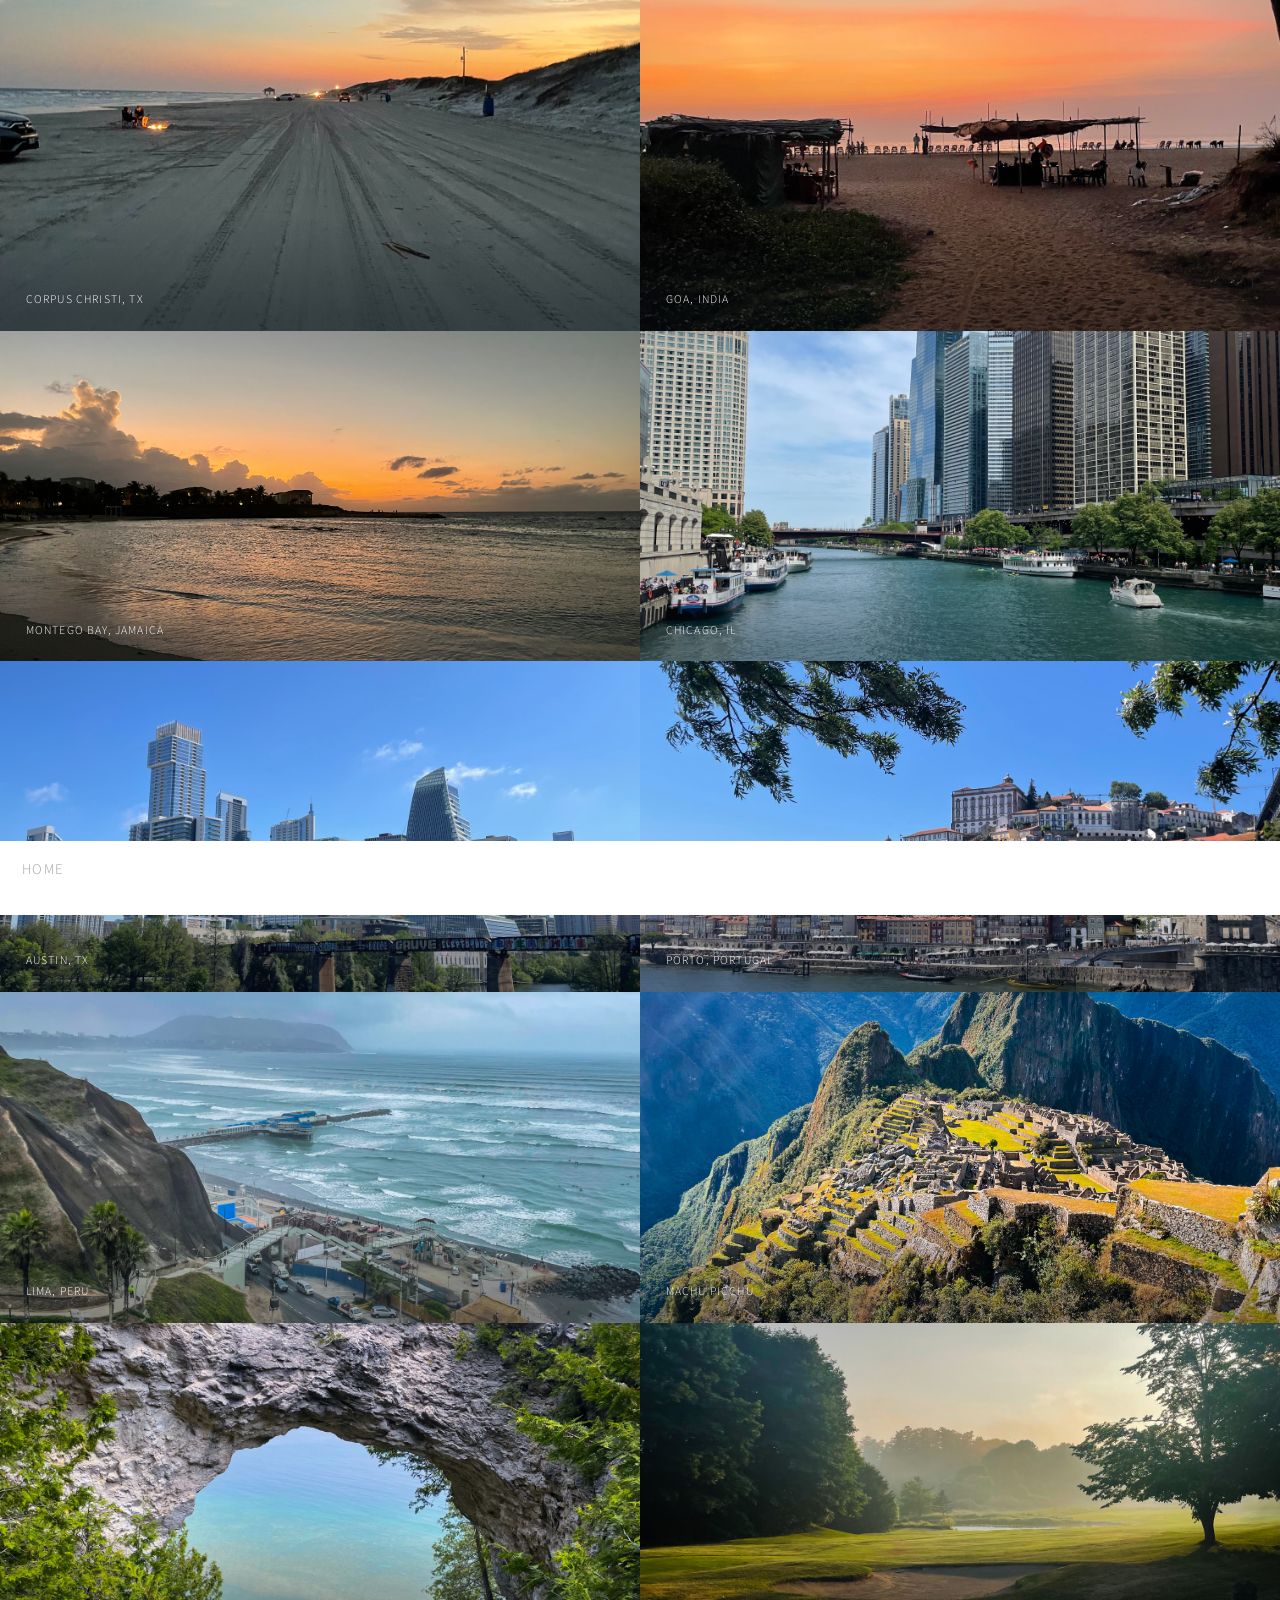
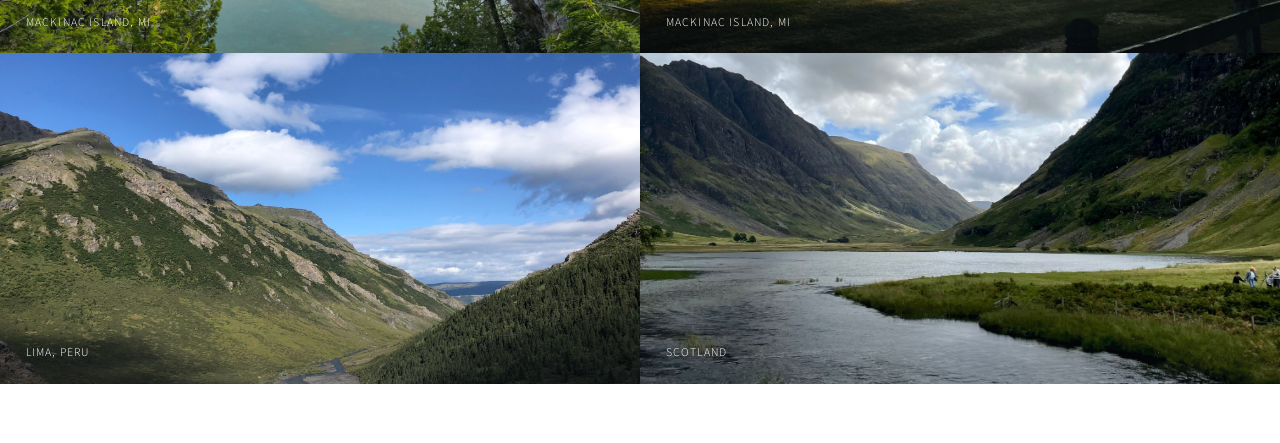
==== commit 6a870643: "Update index.html" ====
--- a/photos/index.html
+++ b/photos/index.html
@@ -15,7 +15,7 @@
 
 				<!-- Header -->
 					<header id="header">
-						<h1><a href="../index.html"><strong>Ishana</strong>Didwania</a></h1>
+						<h1><a href="../index.html"><strong>Home</strong></a></h1>
 						<!--
 						<nav>
 							<ul>
@@ -135,4 +135,4 @@
 			<script src="assets/js/main.js"></script>
 
 	</body>
-</html>+</html>
